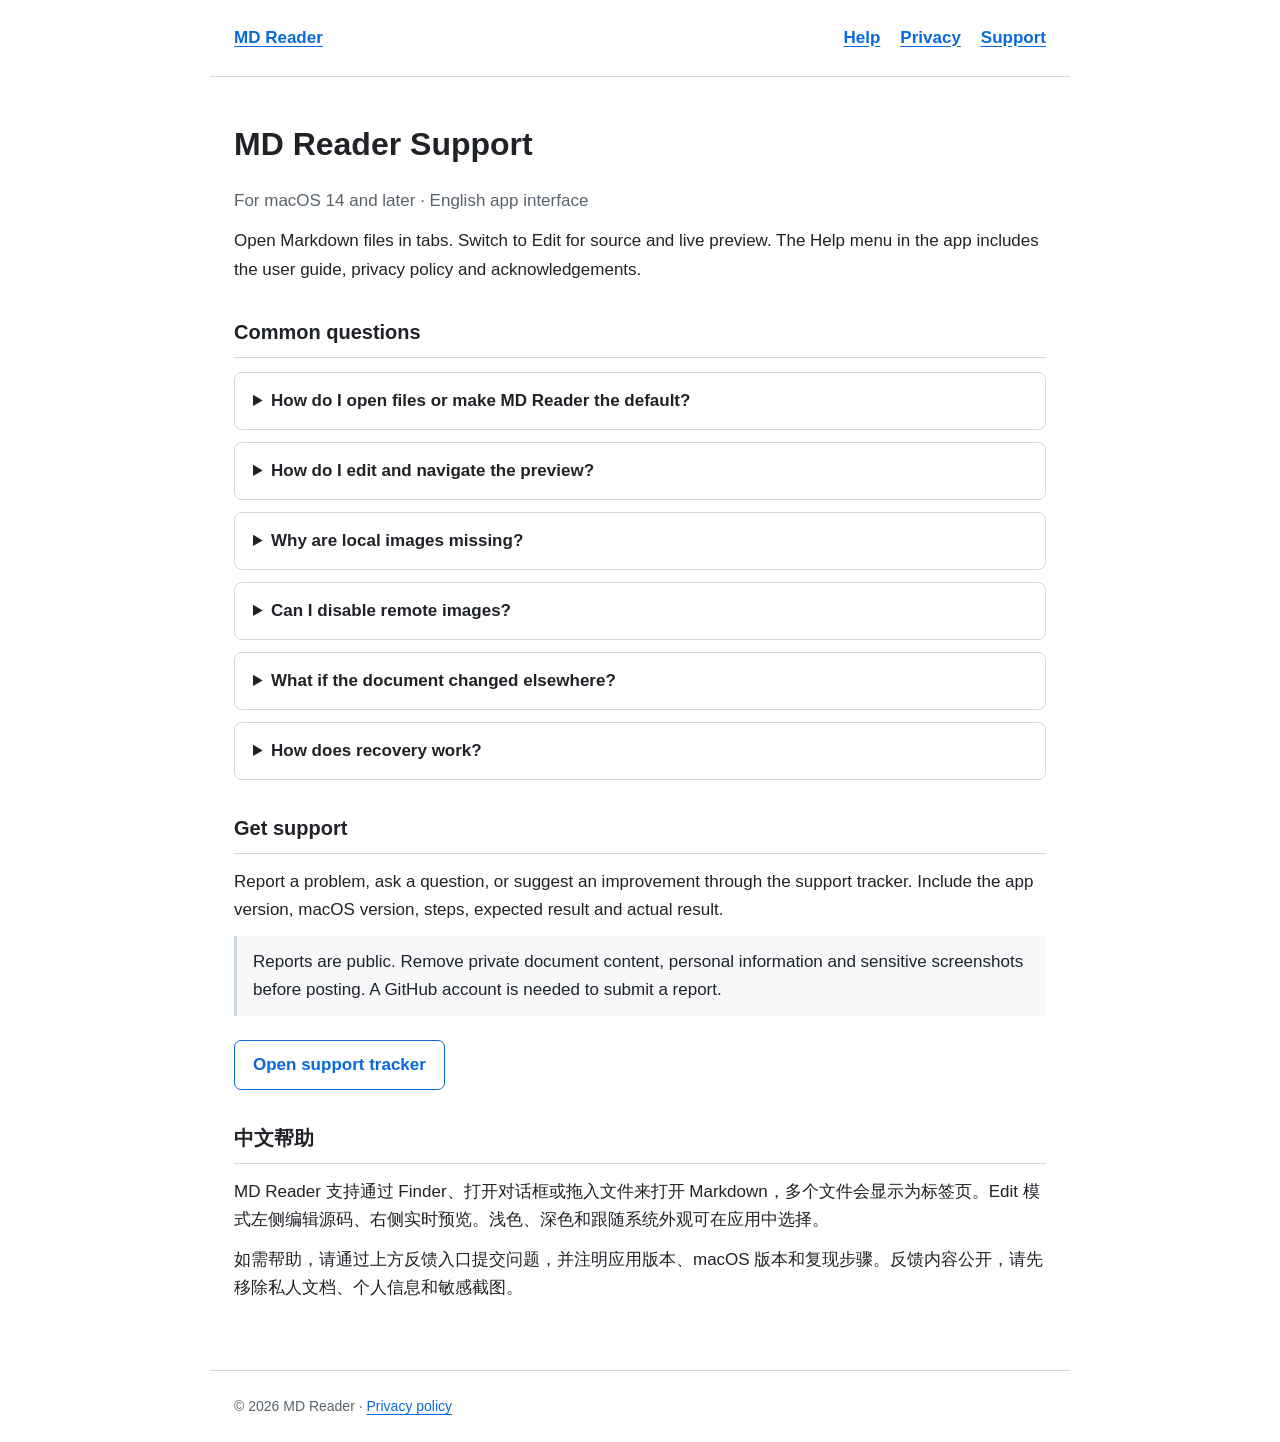
==== index.html @ 0220a4f8 "Publish MD Reader support and privacy documentation" ====
<!doctype html>
<html lang="en"><head><meta charset="utf-8"><meta name="viewport" content="width=device-width,initial-scale=1"><title>MD Reader Support</title><meta name="description" content="Help and support for MD Reader, a local Markdown reader and editor for macOS."><link rel="stylesheet" href="style.css"><link rel="icon" href="data:image/svg+xml,%3Csvg xmlns='http://www.w3.org/2000/svg' viewBox='0 0 32 32'%3E%3Crect width='32' height='32' rx='7' fill='%230969da'/%3E%3Ctext x='16' y='23' text-anchor='middle' fill='white' font-family='sans-serif' font-size='22' font-weight='bold'%3EM%3C/text%3E%3C/svg%3E"></head><body>
<header><a href="./">MD Reader</a><nav aria-label="Main"><a href="#help">Help</a><a href="privacy.html">Privacy</a><a href="#contact">Support</a></nav></header>
<main><h1>MD Reader Support</h1><p class="meta">For macOS 14 and later · English app interface</p><p>Open Markdown files in tabs. Switch to Edit for source and live preview. The Help menu in the app includes the user guide, privacy policy and acknowledgements.</p>
<section id="help"><h2>Common questions</h2>
<details><summary>How do I open files or make MD Reader the default?</summary><p>Use File &gt; Open, drag Markdown files into the window, or choose MD Reader from Finder’s Open With menu. To set it as the default, select a Markdown file in Finder, open Get Info, choose MD Reader under Open With, then select Change All.</p></details>
<details><summary>How do I edit and navigate the preview?</summary><p>Choose Edit to show the source on the left and preview on the right. In Edit mode, double-click a preview block or source line to locate the corresponding position. Drag the divider to resize the panes, or double-click it to reset their proportions.</p></details>
<details><summary>Why are local images missing?</summary><p>Choose Allow local images and grant the document’s folder or repository root. Image paths must remain inside the selected folder. PNG, JPEG, GIF, WebP and AVIF are supported up to 10 MB per image. Folder access lasts for the open document session.</p></details>
<details><summary>Can I disable remote images?</summary><p>Turn off View &gt; Load Remote Images. This affects future rendering and requests; requests already sent cannot be recalled.</p></details>
<details><summary>What if the document changed elsewhere?</summary><p>Save asks before replacing external changes. Use Save As to keep a separate copy. Hard-linked documents require Save As.</p></details>
<details><summary>How does recovery work?</summary><p>After an interrupted session, choose Recover to inspect unsaved local copies, Later to retain them for another launch, or Discard Copies to remove them. Recovery does not overwrite original documents.</p></details></section>
<section id="contact"><h2>Get support</h2><p>Report a problem, ask a question, or suggest an improvement through the support tracker. Include the app version, macOS version, steps, expected result and actual result.</p><p class="notice">Reports are public. Remove private document content, personal information and sensitive screenshots before posting. A GitHub account is needed to submit a report.</p><a class="action" href="https://github.com/zhou436/mdreader-support/issues/new/choose">Open support tracker</a></section>
<section lang="zh-Hans"><h2>中文帮助</h2><p>MD Reader 支持通过 Finder、打开对话框或拖入文件来打开 Markdown，多个文件会显示为标签页。Edit 模式左侧编辑源码、右侧实时预览。浅色、深色和跟随系统外观可在应用中选择。</p><p>如需帮助，请通过上方反馈入口提交问题，并注明应用版本、macOS 版本和复现步骤。反馈内容公开，请先移除私人文档、个人信息和敏感截图。</p></section></main><footer>© 2026 MD Reader · <a href="privacy.html">Privacy policy</a></footer></body></html>
---- style.css ----
:root{color-scheme:light dark;--bg:#fff;--fg:#1f2328;--muted:#59636e;--border:#d1d9e0;--accent:#0969da;--surface:#f6f8fa}*{box-sizing:border-box}body{margin:0;background:var(--bg);color:var(--fg);font:17px/1.65 -apple-system,BlinkMacSystemFont,"Segoe UI",sans-serif}header,main,footer{max-width:860px;margin:auto;padding:24px}header{display:flex;align-items:center;justify-content:space-between;border-bottom:1px solid var(--border);gap:16px}header a{font-weight:600}nav{display:flex;gap:20px}h1{font-size:2rem;line-height:1.2;margin:24px 0}h2{font-size:1.25rem;border-bottom:1px solid var(--border);padding-bottom:8px;margin:32px 0 14px}p{margin:12px 0}a{color:var(--accent);text-underline-offset:3px}details{border:1px solid var(--border);padding:14px 18px;border-radius:8px;margin:12px 0}summary{cursor:pointer;font-weight:600}details p{margin-bottom:0}.meta,footer{color:var(--muted)}.action{display:inline-block;border:1px solid var(--accent);border-radius:7px;padding:10px 18px;margin-top:12px;font-weight:600;text-decoration:none}.notice{background:var(--surface);border-left:3px solid var(--border);padding:12px 16px}.policy{white-space:pre-wrap;overflow-wrap:anywhere}footer{border-top:1px solid var(--border);font-size:14px;margin-top:32px}@media(prefers-color-scheme:dark){:root{--bg:#0d1117;--fg:#e6edf3;--muted:#9da7b3;--border:#30363d;--accent:#79b8ff;--surface:#161b22}}@media(max-width:500px){header,main,footer{padding:18px}header{align-items:flex-start;flex-direction:column}h1{font-size:1.75rem}}
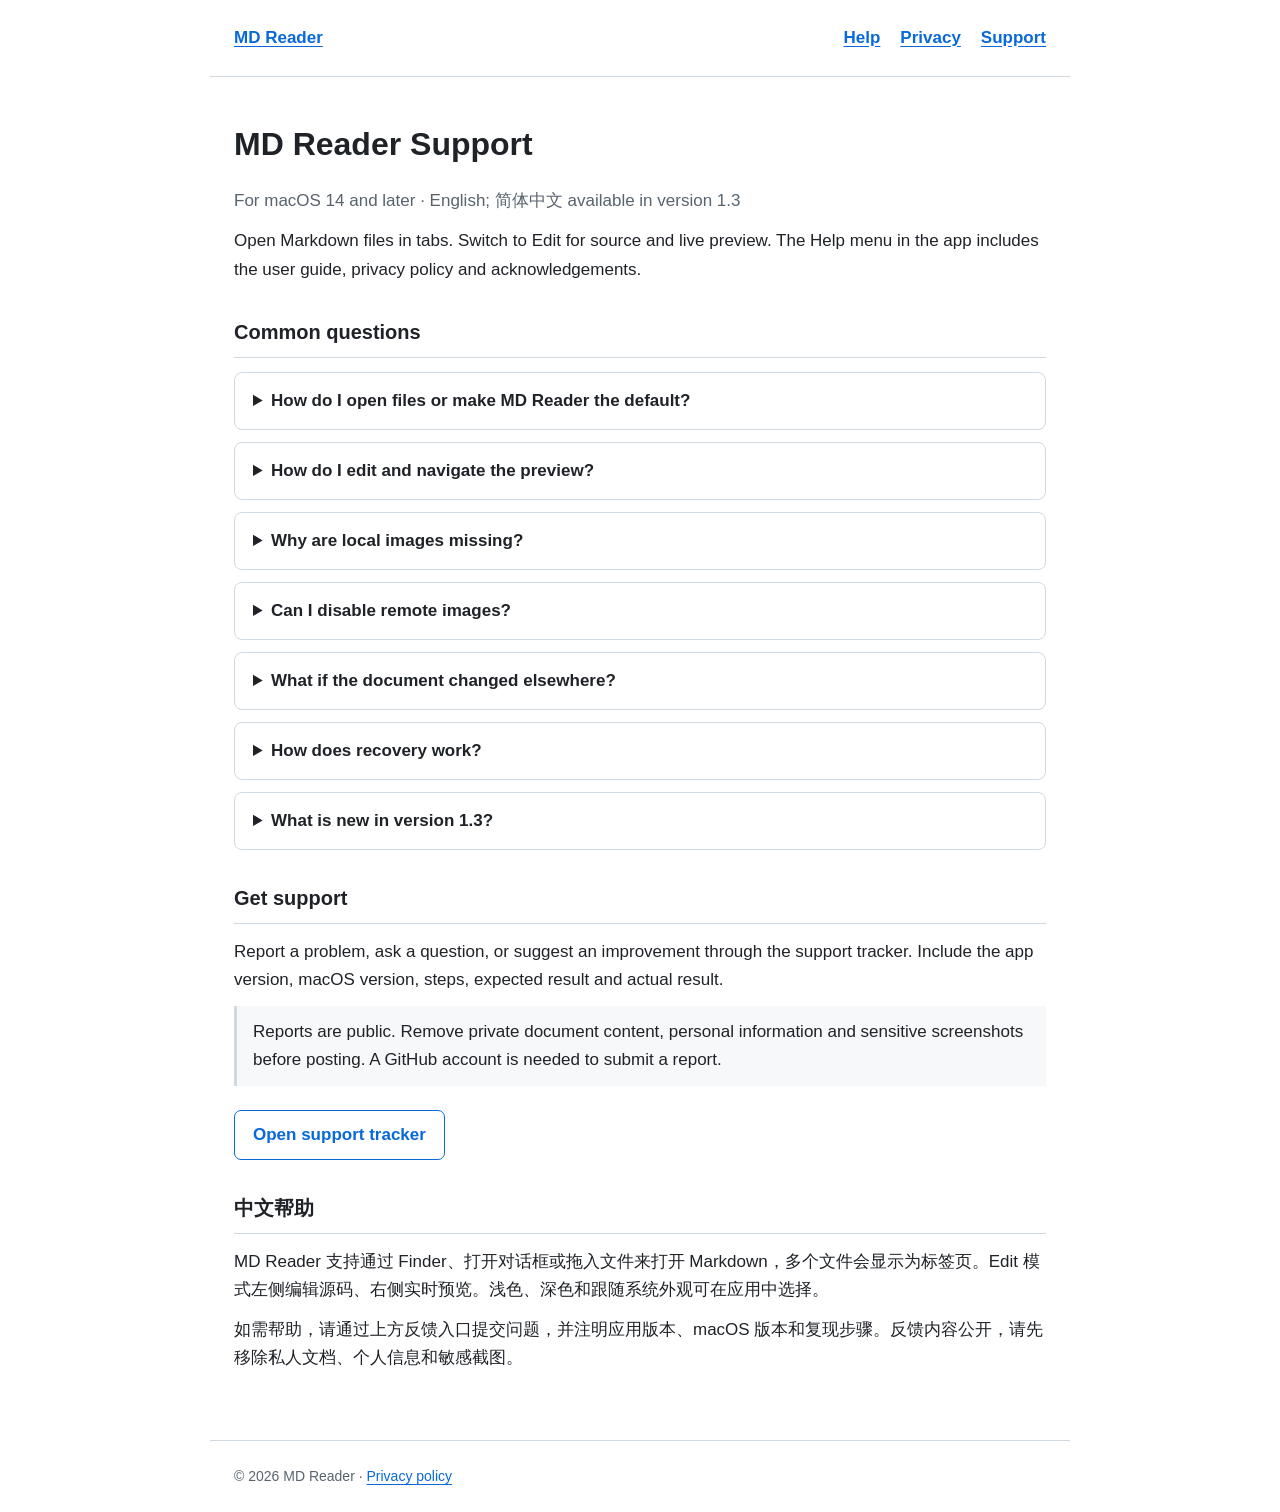
==== commit 8c014ca7: "Document local session restoration and version 1.3 features" ====
--- a/index.html
+++ b/index.html
@@ -1,13 +1,14 @@
 <!doctype html>
 <html lang="en"><head><meta charset="utf-8"><meta name="viewport" content="width=device-width,initial-scale=1"><title>MD Reader Support</title><meta name="description" content="Help and support for MD Reader, a local Markdown reader and editor for macOS."><link rel="stylesheet" href="style.css"><link rel="icon" href="data:image/svg+xml,%3Csvg xmlns='http://www.w3.org/2000/svg' viewBox='0 0 32 32'%3E%3Crect width='32' height='32' rx='7' fill='%230969da'/%3E%3Ctext x='16' y='23' text-anchor='middle' fill='white' font-family='sans-serif' font-size='22' font-weight='bold'%3EM%3C/text%3E%3C/svg%3E"></head><body>
 <header><a href="./">MD Reader</a><nav aria-label="Main"><a href="#help">Help</a><a href="privacy.html">Privacy</a><a href="#contact">Support</a></nav></header>
-<main><h1>MD Reader Support</h1><p class="meta">For macOS 14 and later · English app interface</p><p>Open Markdown files in tabs. Switch to Edit for source and live preview. The Help menu in the app includes the user guide, privacy policy and acknowledgements.</p>
+<main><h1>MD Reader Support</h1><p class="meta">For macOS 14 and later · English; 简体中文 available in version 1.3</p><p>Open Markdown files in tabs. Switch to Edit for source and live preview. The Help menu in the app includes the user guide, privacy policy and acknowledgements.</p>
 <section id="help"><h2>Common questions</h2>
 <details><summary>How do I open files or make MD Reader the default?</summary><p>Use File &gt; Open, drag Markdown files into the window, or choose MD Reader from Finder’s Open With menu. To set it as the default, select a Markdown file in Finder, open Get Info, choose MD Reader under Open With, then select Change All.</p></details>
 <details><summary>How do I edit and navigate the preview?</summary><p>Choose Edit to show the source on the left and preview on the right. In Edit mode, double-click a preview block or source line to locate the corresponding position. Drag the divider to resize the panes, or double-click it to reset their proportions.</p></details>
-<details><summary>Why are local images missing?</summary><p>Choose Allow local images and grant the document’s folder or repository root. Image paths must remain inside the selected folder. PNG, JPEG, GIF, WebP and AVIF are supported up to 10 MB per image. Folder access lasts for the open document session.</p></details>
+<details><summary>Why are local images missing?</summary><p>Choose Allow local images and grant the document’s folder or repository root. Image paths must remain inside the selected folder. PNG, JPEG, GIF, WebP and AVIF are supported up to 10 MB per image. In version 1.3 and later, access bookmarks restore with open tabs and are removed from the session when you close a tab. Earlier versions retain folder access for the current launch.</p></details>
 <details><summary>Can I disable remote images?</summary><p>Turn off View &gt; Load Remote Images. This affects future rendering and requests; requests already sent cannot be recalled.</p></details>
 <details><summary>What if the document changed elsewhere?</summary><p>Save asks before replacing external changes. Use Save As to keep a separate copy. Hard-linked documents require Save As.</p></details>
-<details><summary>How does recovery work?</summary><p>After an interrupted session, choose Recover to inspect unsaved local copies, Later to retain them for another launch, or Discard Copies to remove them. Recovery does not overwrite original documents.</p></details></section>
+<details><summary>How does recovery work?</summary><p>Version 1.3 and later restore open tabs, saved and unsaved text, tab order, reading/editing mode and your position after quitting. Explicitly close a tab to remove it from the next session; closing an edited tab still asks whether to save or discard. Original files are only changed when you save. Older recovery copies can still be inspected with Recover, retained with Later, or removed with Discard Copies.</p></details>
+<details><summary>What is new in version 1.3?</summary><p>Recent files (last 30), persistent tabs and unsaved work, a collapsible table of contents, syntax highlighting and code copy, local KaTeX math and Mermaid diagrams, light paginated PDF export, and a Simplified Chinese interface. Use View &gt; Language to choose your interface language. Export PDF with Command-Shift-P; show the outline with Command-Option-T. Availability depends on the version installed from the App Store.</p></details></section>
 <section id="contact"><h2>Get support</h2><p>Report a problem, ask a question, or suggest an improvement through the support tracker. Include the app version, macOS version, steps, expected result and actual result.</p><p class="notice">Reports are public. Remove private document content, personal information and sensitive screenshots before posting. A GitHub account is needed to submit a report.</p><a class="action" href="https://github.com/zhou436/mdreader-support/issues/new/choose">Open support tracker</a></section>
 <section lang="zh-Hans"><h2>中文帮助</h2><p>MD Reader 支持通过 Finder、打开对话框或拖入文件来打开 Markdown，多个文件会显示为标签页。Edit 模式左侧编辑源码、右侧实时预览。浅色、深色和跟随系统外观可在应用中选择。</p><p>如需帮助，请通过上方反馈入口提交问题，并注明应用版本、macOS 版本和复现步骤。反馈内容公开，请先移除私人文档、个人信息和敏感截图。</p></section></main><footer>© 2026 MD Reader · <a href="privacy.html">Privacy policy</a></footer></body></html>
